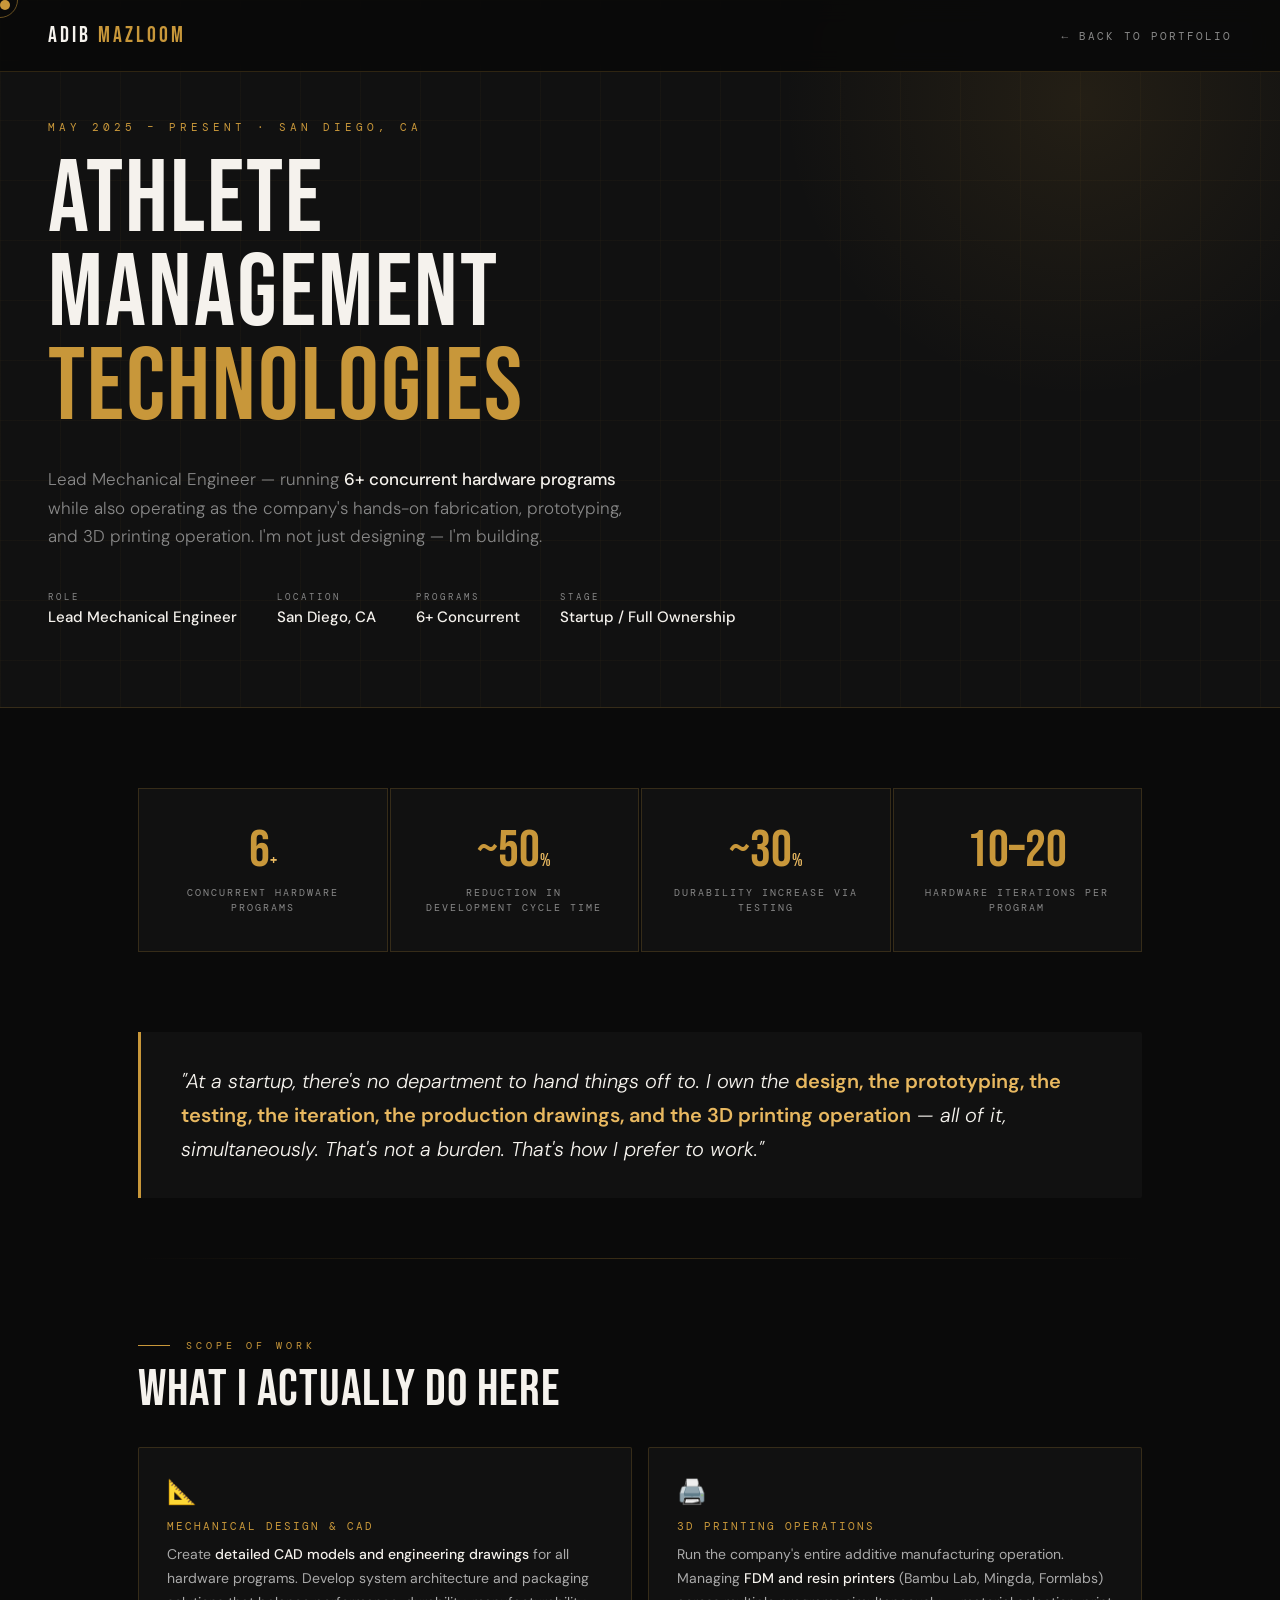
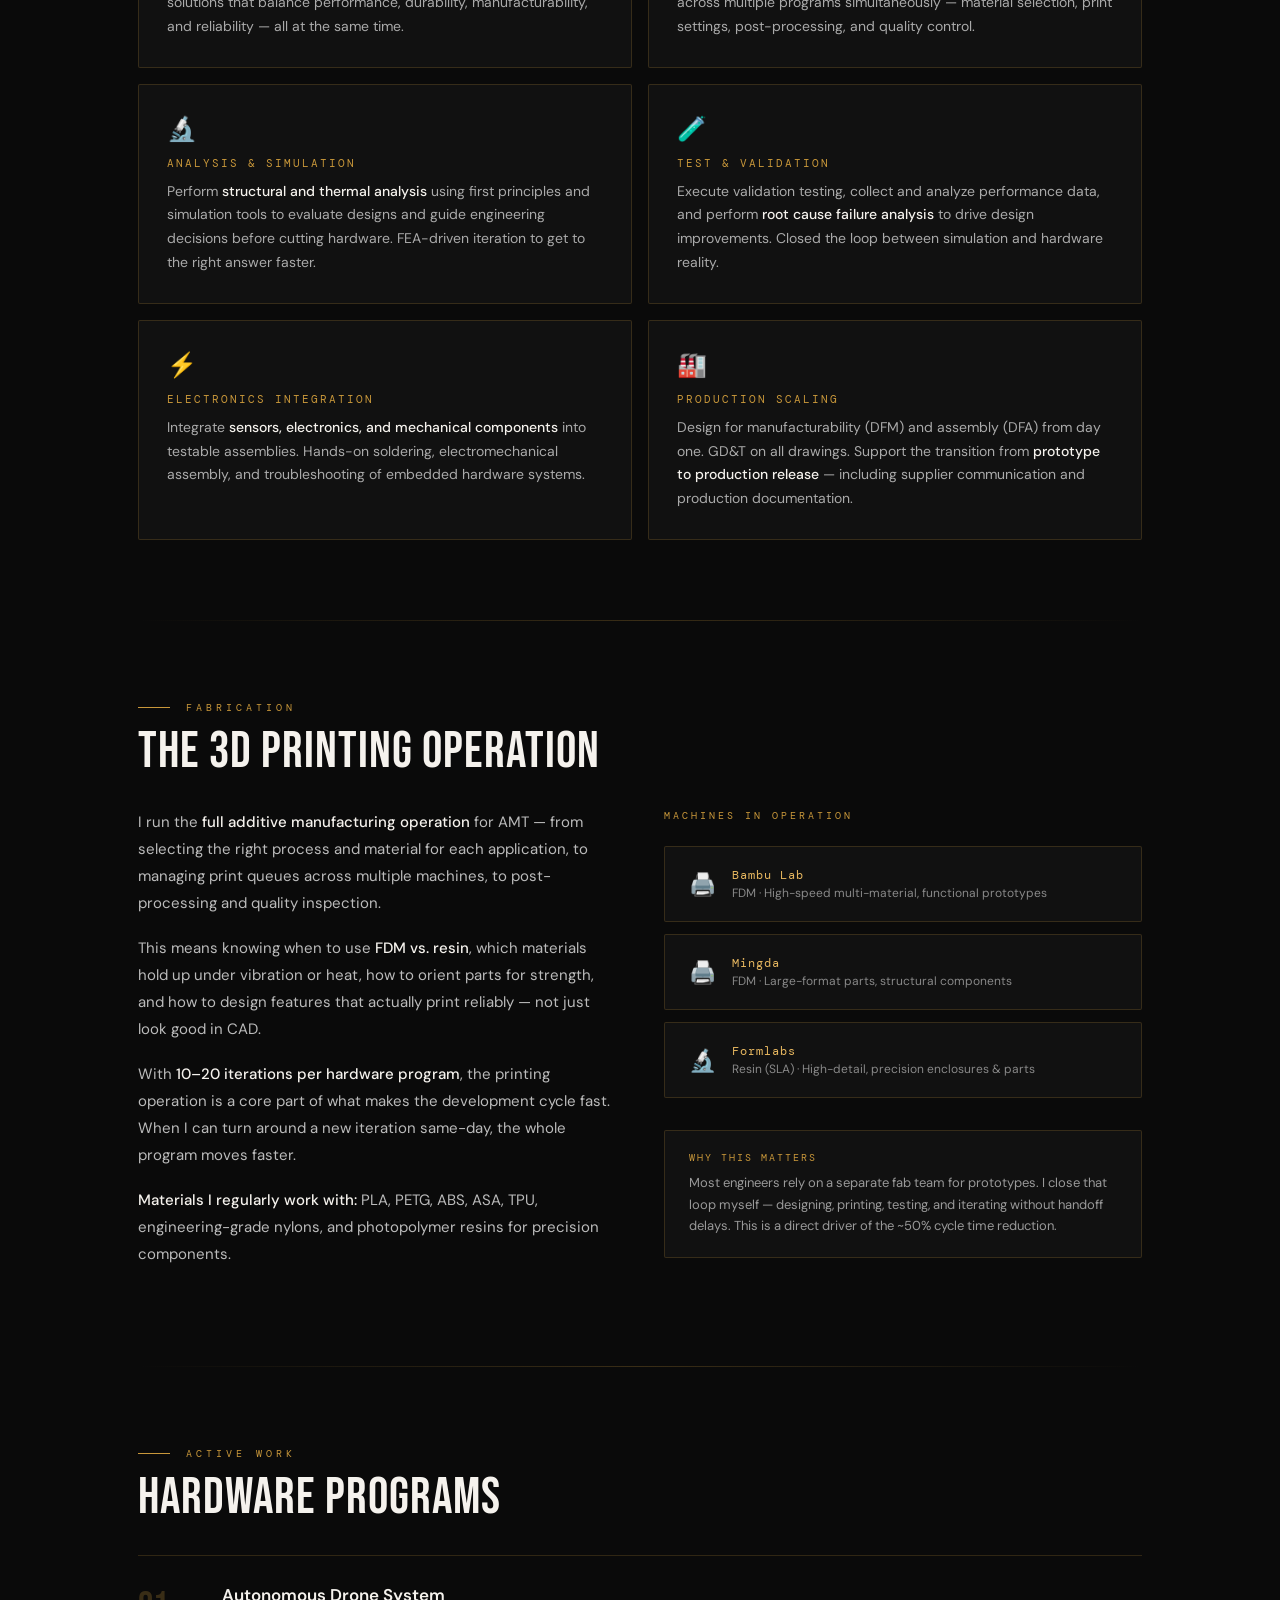
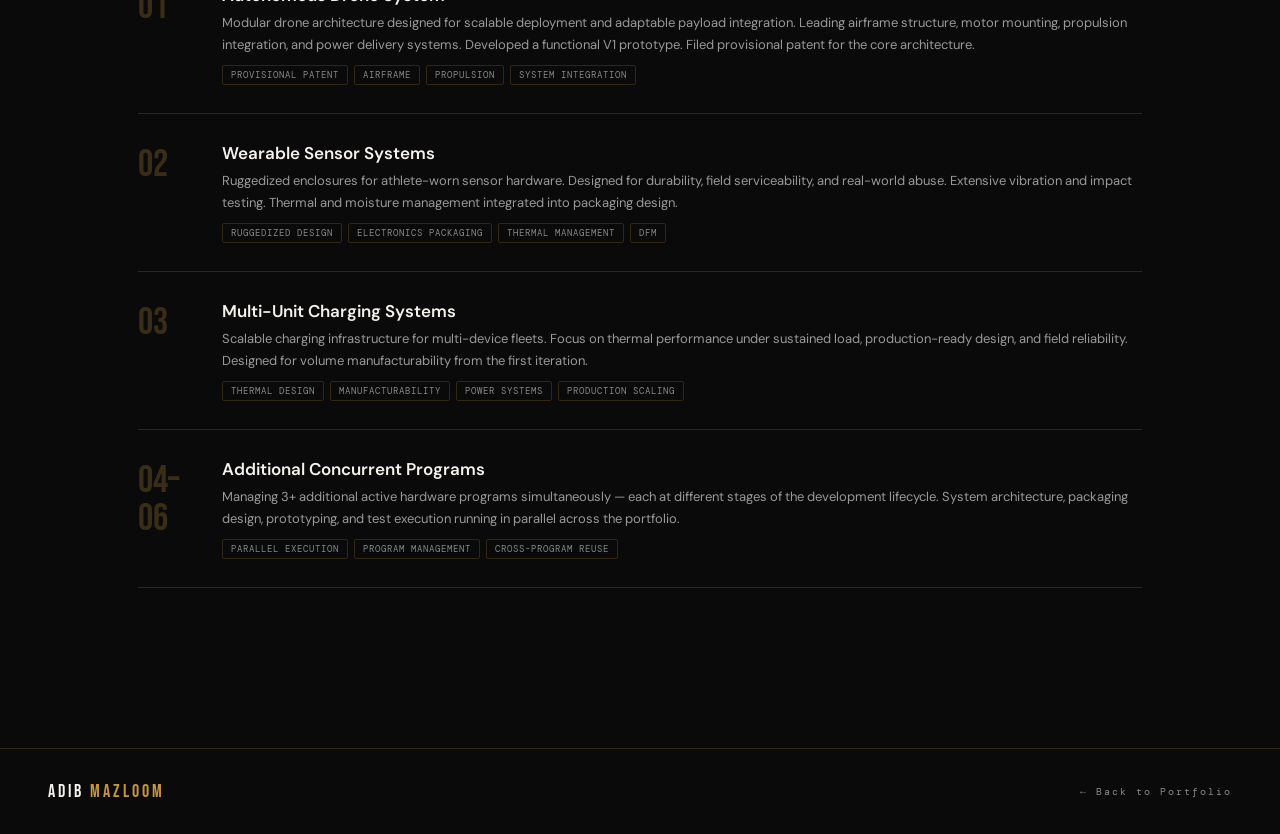
==== projects/amt.html @ fb3af4bf "AMT Page" ====
<!DOCTYPE html>
<html lang="en">
<head>
  <meta charset="UTF-8">
  <meta name="viewport" content="width=device-width, initial-scale=1.0">
  <title>AMT — Adib Mazloom</title>
  <link rel="preconnect" href="https://fonts.googleapis.com">
  <link href="https://fonts.googleapis.com/css2?family=Bebas+Neue&family=DM+Sans:wght@300;400;500;600&family=DM+Mono:wght@400;500&display=swap" rel="stylesheet">
  <style>
    :root {
      --gold: #C8973A;
      --gold-light: #E8B860;
      --dark: #0A0A0A;
      --dark2: #111111;
      --dark3: #181818;
      --white: #F5F2ED;
      --muted: #888;
      --line: rgba(200,151,58,0.2);
    }
    *, *::before, *::after { box-sizing: border-box; margin: 0; padding: 0; }
    html { scroll-behavior: smooth; }
    body {
      font-family: 'DM Sans', sans-serif;
      background: var(--dark);
      color: var(--white);
      overflow-x: hidden;
      cursor: none;
    }

    .cursor {
      width: 10px; height: 10px;
      border-radius: 50%;
      background: var(--gold);
      position: fixed; top: 0; left: 0;
      pointer-events: none; z-index: 9999;
    }
    .cursor-ring {
      width: 36px; height: 36px;
      border-radius: 50%;
      border: 1px solid var(--gold);
      position: fixed; top: 0; left: 0;
      pointer-events: none; z-index: 9998;
      transition: transform 0.4s ease; opacity: 0.5;
    }

    nav {
      position: fixed; top: 0; width: 100%;
      padding: 22px 48px;
      display: flex; align-items: center; justify-content: space-between;
      z-index: 100;
      background: rgba(10,10,10,0.95);
      backdrop-filter: blur(12px);
      border-bottom: 1px solid var(--line);
    }
    .nav-logo {
      font-family: 'Bebas Neue', sans-serif;
      font-size: 22px; letter-spacing: 3px;
      color: var(--white); text-decoration: none;
    }
    .nav-logo span { color: var(--gold); }
    .nav-back {
      font-family: 'DM Mono', monospace;
      font-size: 11px; letter-spacing: 2px; text-transform: uppercase;
      color: var(--muted); text-decoration: none;
      display: flex; align-items: center; gap: 8px;
      transition: color 0.3s;
    }
    .nav-back:hover { color: var(--gold); }

    /* HERO */
    .page-hero {
      min-height: 60vh;
      display: flex; flex-direction: column; justify-content: flex-end;
      padding: 120px 48px 80px;
      position: relative; overflow: hidden;
      background: var(--dark2);
      border-bottom: 1px solid var(--line);
    }
    .page-hero::before {
      content: '';
      position: absolute; inset: 0;
      background-image:
        linear-gradient(rgba(200,151,58,0.04) 1px, transparent 1px),
        linear-gradient(90deg, rgba(200,151,58,0.04) 1px, transparent 1px);
      background-size: 60px 60px;
    }
    .page-hero-glow {
      position: absolute;
      width: 600px; height: 600px;
      background: radial-gradient(circle, rgba(200,151,58,0.1) 0%, transparent 70%);
      top: -200px; right: -100px; border-radius: 50%;
    }
    .page-hero-content { position: relative; z-index: 1; max-width: 900px; }
    .page-eyebrow {
      font-family: 'DM Mono', monospace;
      font-size: 11px; letter-spacing: 4px; text-transform: uppercase;
      color: var(--gold); margin-bottom: 20px;
    }
    .page-title {
      font-family: 'Bebas Neue', sans-serif;
      font-size: clamp(52px, 8vw, 110px);
      line-height: 0.92; letter-spacing: 2px; color: var(--white);
    }
    .page-title span { color: var(--gold); }
    .page-subtitle {
      margin-top: 28px; font-size: 17px; font-weight: 300;
      color: var(--muted); max-width: 600px; line-height: 1.7;
    }
    .page-subtitle strong { color: var(--white); font-weight: 500; }
    .page-meta {
      display: flex; gap: 40px; margin-top: 40px; flex-wrap: wrap;
    }
    .meta-item {}
    .meta-label {
      font-family: 'DM Mono', monospace;
      font-size: 9px; letter-spacing: 3px; text-transform: uppercase;
      color: var(--muted); margin-bottom: 4px;
    }
    .meta-value { font-size: 15px; font-weight: 500; color: var(--white); }

    /* CONTENT */
    .page-content { max-width: 1100px; margin: 0 auto; padding: 80px 48px; }

    .content-section { margin-bottom: 80px; }
    .content-label {
      font-family: 'DM Mono', monospace;
      font-size: 10px; letter-spacing: 4px; text-transform: uppercase;
      color: var(--gold); margin-bottom: 12px;
      display: flex; align-items: center; gap: 16px;
    }
    .content-label::before { content: ''; width: 32px; height: 1px; background: var(--gold); }
    .content-title {
      font-family: 'Bebas Neue', sans-serif;
      font-size: clamp(32px, 4vw, 52px);
      letter-spacing: 1px; margin-bottom: 32px; line-height: 1;
    }

    /* IMPACT NUMBERS */
    .impact-grid {
      display: grid;
      grid-template-columns: repeat(4, 1fr);
      gap: 2px;
      margin-bottom: 80px;
    }
    .impact-card {
      background: var(--dark2);
      padding: 36px 28px;
      border: 1px solid var(--line);
      text-align: center;
      transition: border-color 0.3s;
    }
    .impact-card:hover { border-color: rgba(200,151,58,0.5); }
    .impact-num {
      font-family: 'Bebas Neue', sans-serif;
      font-size: 52px; color: var(--gold); line-height: 1;
    }
    .impact-unit { font-size: 18px; color: var(--gold-light); }
    .impact-label {
      font-family: 'DM Mono', monospace;
      font-size: 10px; letter-spacing: 2px; text-transform: uppercase;
      color: var(--muted); margin-top: 8px; line-height: 1.5;
    }

    /* ROLE LIST */
    .role-grid {
      display: grid;
      grid-template-columns: 1fr 1fr;
      gap: 16px;
    }
    .role-card {
      background: var(--dark2);
      border: 1px solid var(--line);
      border-radius: 2px;
      padding: 28px;
      transition: border-color 0.3s, transform 0.3s;
    }
    .role-card:hover {
      border-color: rgba(200,151,58,0.4);
      transform: translateY(-2px);
    }
    .role-icon { font-size: 24px; margin-bottom: 12px; }
    .role-title {
      font-family: 'DM Mono', monospace;
      font-size: 11px; letter-spacing: 2px; text-transform: uppercase;
      color: var(--gold); margin-bottom: 10px;
    }
    .role-desc { font-size: 14px; line-height: 1.7; color: #aaa; }
    .role-desc strong { color: var(--white); font-weight: 500; }

    /* 3D PRINTING SECTION */
    .printing-layout {
      display: grid;
      grid-template-columns: 1fr 1fr;
      gap: 48px;
      align-items: start;
    }
    .printing-copy p {
      font-size: 15px; line-height: 1.8; color: #bbb; margin-bottom: 18px;
    }
    .printing-copy p strong { color: var(--white); font-weight: 500; }
    .printer-list { display: flex; flex-direction: column; gap: 12px; }
    .printer-item {
      background: var(--dark2);
      border: 1px solid var(--line);
      border-radius: 2px;
      padding: 20px 24px;
      display: flex; align-items: center; gap: 16px;
      transition: border-color 0.3s, transform 0.3s;
    }
    .printer-item:hover {
      border-color: rgba(200,151,58,0.4);
      transform: translateX(4px);
    }
    .printer-icon { font-size: 22px; flex-shrink: 0; }
    .printer-name {
      font-family: 'DM Mono', monospace;
      font-size: 12px; letter-spacing: 1px; color: var(--gold-light);
      margin-bottom: 2px;
    }
    .printer-type { font-size: 12px; color: var(--muted); }

    /* PROGRAMS */
    .programs-list { display: flex; flex-direction: column; gap: 0; }
    .program-item {
      display: grid;
      grid-template-columns: 60px 1fr;
      gap: 24px;
      padding: 28px 0;
      border-bottom: 1px solid var(--line);
      align-items: start;
    }
    .program-item:first-child { border-top: 1px solid var(--line); }
    .program-num {
      font-family: 'Bebas Neue', sans-serif;
      font-size: 38px; color: rgba(200,151,58,0.25); line-height: 1; padding-top: 4px;
    }
    .program-name {
      font-size: 17px; font-weight: 600; color: var(--white); margin-bottom: 6px;
    }
    .program-desc { font-size: 13px; line-height: 1.65; color: #999; }
    .program-tags { display: flex; flex-wrap: wrap; gap: 6px; margin-top: 10px; }
    .program-tag {
      font-family: 'DM Mono', monospace;
      font-size: 9px; letter-spacing: 1px; text-transform: uppercase;
      padding: 3px 8px; border: 1px solid var(--line); color: var(--muted); border-radius: 2px;
    }

    /* QUOTE BLOCK */
    .quote-block {
      background: var(--dark2);
      border-left: 3px solid var(--gold);
      padding: 32px 40px;
      margin: 60px 0;
      border-radius: 0 2px 2px 0;
    }
    .quote-text {
      font-size: 20px; font-weight: 300; line-height: 1.7;
      color: var(--white); font-style: italic;
    }
    .quote-text strong { font-weight: 600; font-style: normal; color: var(--gold-light); }

    /* FOOTER */
    footer {
      padding: 32px 48px; background: var(--dark);
      border-top: 1px solid var(--line);
      display: flex; align-items: center; justify-content: space-between;
    }
    .footer-logo { font-family: 'Bebas Neue', sans-serif; font-size: 18px; letter-spacing: 3px; color: var(--white); }
    .footer-logo span { color: var(--gold); }
    .footer-back {
      font-family: 'DM Mono', monospace; font-size: 10px; letter-spacing: 2px;
      color: var(--muted); text-decoration: none; transition: color 0.3s;
    }
    .footer-back:hover { color: var(--gold); }

    /* REVEAL */
    .reveal { opacity: 0; transform: translateY(30px); transition: opacity 0.7s ease, transform 0.7s ease; }
    .reveal.visible { opacity: 1; transform: translateY(0); }

    /* SECTION DIVIDER */
    .section-divider { width: 100%; height: 1px; background: linear-gradient(90deg, transparent, var(--gold), transparent); opacity: 0.25; }

    @media (max-width: 900px) {
      .page-hero { padding: 100px 24px 60px; }
      .page-content { padding: 60px 24px; }
      nav { padding: 20px 24px; }
      .impact-grid { grid-template-columns: repeat(2, 1fr); }
      .role-grid { grid-template-columns: 1fr; }
      .printing-layout { grid-template-columns: 1fr; }
      footer { padding: 24px; }
    }
  </style>
</head>
<body>

  <div class="cursor" id="cursor"></div>
  <div class="cursor-ring" id="cursorRing"></div>

  <nav>
    <a class="nav-logo" href="../index.html">ADIB <span>MAZLOOM</span></a>
    <a class="nav-back" href="../index.html">← Back to Portfolio</a>
  </nav>

  <!-- PAGE HERO -->
  <div class="page-hero">
    <div class="page-hero-glow"></div>
    <div class="page-hero-content">
      <div class="page-eyebrow">May 2025 – Present · San Diego, CA</div>
      <div class="page-title">ATHLETE<br>MANAGEMENT<br><span>TECHNOLOGIES</span></div>
      <p class="page-subtitle">
        Lead Mechanical Engineer — running <strong>6+ concurrent hardware programs</strong> 
        while also operating as the company's hands-on fabrication, prototyping, and 3D printing 
        operation. I'm not just designing — I'm building.
      </p>
      <div class="page-meta">
        <div class="meta-item">
          <div class="meta-label">Role</div>
          <div class="meta-value">Lead Mechanical Engineer</div>
        </div>
        <div class="meta-item">
          <div class="meta-label">Location</div>
          <div class="meta-value">San Diego, CA</div>
        </div>
        <div class="meta-item">
          <div class="meta-label">Programs</div>
          <div class="meta-value">6+ Concurrent</div>
        </div>
        <div class="meta-item">
          <div class="meta-label">Stage</div>
          <div class="meta-value">Startup / Full Ownership</div>
        </div>
      </div>
    </div>
  </div>

  <!-- IMPACT -->
  <div class="page-content">

    <div class="impact-grid reveal">
      <div class="impact-card">
        <div class="impact-num">6<span class="impact-unit">+</span></div>
        <div class="impact-label">Concurrent Hardware Programs</div>
      </div>
      <div class="impact-card">
        <div class="impact-num">~50<span class="impact-unit">%</span></div>
        <div class="impact-label">Reduction in Development Cycle Time</div>
      </div>
      <div class="impact-card">
        <div class="impact-num">~30<span class="impact-unit">%</span></div>
        <div class="impact-label">Durability Increase via Testing</div>
      </div>
      <div class="impact-card">
        <div class="impact-num">10–20</div>
        <div class="impact-label">Hardware Iterations Per Program</div>
      </div>
    </div>

    <div class="quote-block reveal">
      <div class="quote-text">
        "At a startup, there's no department to hand things off to. 
        I own the <strong>design, the prototyping, the testing, the iteration, 
        the production drawings, and the 3D printing operation</strong> — 
        all of it, simultaneously. That's not a burden. That's how I prefer to work."
      </div>
    </div>

    <div class="section-divider" style="margin-bottom: 80px;"></div>

    <!-- WHAT I DO -->
    <div class="content-section reveal">
      <div class="content-label">Scope of Work</div>
      <div class="content-title">WHAT I ACTUALLY DO HERE</div>
      <div class="role-grid">
        <div class="role-card">
          <div class="role-icon">📐</div>
          <div class="role-title">Mechanical Design & CAD</div>
          <div class="role-desc">
            Create <strong>detailed CAD models and engineering drawings</strong> for all hardware programs. 
            Develop system architecture and packaging solutions that balance performance, durability, 
            manufacturability, and reliability — all at the same time.
          </div>
        </div>
        <div class="role-card">
          <div class="role-icon">🖨️</div>
          <div class="role-title">3D Printing Operations</div>
          <div class="role-desc">
            Run the company's entire additive manufacturing operation. Managing <strong>FDM and resin 
            printers</strong> (Bambu Lab, Mingda, Formlabs) across multiple programs simultaneously — 
            material selection, print settings, post-processing, and quality control.
          </div>
        </div>
        <div class="role-card">
          <div class="role-icon">🔬</div>
          <div class="role-title">Analysis & Simulation</div>
          <div class="role-desc">
            Perform <strong>structural and thermal analysis</strong> using first principles and simulation 
            tools to evaluate designs and guide engineering decisions before cutting hardware. 
            FEA-driven iteration to get to the right answer faster.
          </div>
        </div>
        <div class="role-card">
          <div class="role-icon">🧪</div>
          <div class="role-title">Test & Validation</div>
          <div class="role-desc">
            Execute validation testing, collect and analyze performance data, and perform 
            <strong>root cause failure analysis</strong> to drive design improvements. 
            Closed the loop between simulation and hardware reality.
          </div>
        </div>
        <div class="role-card">
          <div class="role-icon">⚡</div>
          <div class="role-title">Electronics Integration</div>
          <div class="role-desc">
            Integrate <strong>sensors, electronics, and mechanical components</strong> into testable 
            assemblies. Hands-on soldering, electromechanical assembly, and troubleshooting 
            of embedded hardware systems.
          </div>
        </div>
        <div class="role-card">
          <div class="role-icon">🏭</div>
          <div class="role-title">Production Scaling</div>
          <div class="role-desc">
            Design for manufacturability (DFM) and assembly (DFA) from day one. GD&T on all 
            drawings. Support the transition from <strong>prototype to production release</strong> — 
            including supplier communication and production documentation.
          </div>
        </div>
      </div>
    </div>

    <div class="section-divider" style="margin: 0 0 80px;"></div>

    <!-- 3D PRINTING DEEP DIVE -->
    <div class="content-section reveal">
      <div class="content-label">Fabrication</div>
      <div class="content-title">THE 3D PRINTING OPERATION</div>
      <div class="printing-layout">
        <div class="printing-copy">
          <p>
            I run the <strong>full additive manufacturing operation</strong> for AMT — from selecting 
            the right process and material for each application, to managing print queues across 
            multiple machines, to post-processing and quality inspection.
          </p>
          <p>
            This means knowing when to use <strong>FDM vs. resin</strong>, which materials hold up 
            under vibration or heat, how to orient parts for strength, and how to design 
            features that actually print reliably — not just look good in CAD.
          </p>
          <p>
            With <strong>10–20 iterations per hardware program</strong>, the printing operation 
            is a core part of what makes the development cycle fast. When I can turn around 
            a new iteration same-day, the whole program moves faster.
          </p>
          <p>
            <strong>Materials I regularly work with:</strong> PLA, PETG, ABS, ASA, TPU, 
            engineering-grade nylons, and photopolymer resins for precision components.
          </p>
        </div>
        <div class="printer-list">
          <div style="font-family:'DM Mono',monospace;font-size:10px;letter-spacing:3px;color:var(--gold);margin-bottom:12px;text-transform:uppercase;">Machines in Operation</div>
          <div class="printer-item">
            <div class="printer-icon">🖨️</div>
            <div>
              <div class="printer-name">Bambu Lab</div>
              <div class="printer-type">FDM · High-speed multi-material, functional prototypes</div>
            </div>
          </div>
          <div class="printer-item">
            <div class="printer-icon">🖨️</div>
            <div>
              <div class="printer-name">Mingda</div>
              <div class="printer-type">FDM · Large-format parts, structural components</div>
            </div>
          </div>
          <div class="printer-item">
            <div class="printer-icon">🔬</div>
            <div>
              <div class="printer-name">Formlabs</div>
              <div class="printer-type">Resin (SLA) · High-detail, precision enclosures & parts</div>
            </div>
          </div>
          <div style="margin-top:20px;padding:20px 24px;background:var(--dark2);border:1px solid var(--line);border-radius:2px;">
            <div style="font-family:'DM Mono',monospace;font-size:10px;letter-spacing:2px;color:var(--gold);margin-bottom:8px;text-transform:uppercase;">Why this matters</div>
            <div style="font-size:13px;color:#999;line-height:1.65;">
              Most engineers rely on a separate fab team for prototypes. I close that loop myself — 
              designing, printing, testing, and iterating without handoff delays. 
              This is a direct driver of the ~50% cycle time reduction.
            </div>
          </div>
        </div>
      </div>
    </div>

    <div class="section-divider" style="margin: 0 0 80px;"></div>

    <!-- PROGRAMS -->
    <div class="content-section reveal">
      <div class="content-label">Active Work</div>
      <div class="content-title">HARDWARE PROGRAMS</div>
      <div class="programs-list">
        <div class="program-item">
          <div class="program-num">01</div>
          <div>
            <div class="program-name">Autonomous Drone System</div>
            <div class="program-desc">
              Modular drone architecture designed for scalable deployment and adaptable payload integration. 
              Leading airframe structure, motor mounting, propulsion integration, and power delivery systems. 
              Developed a functional V1 prototype. Filed provisional patent for the core architecture.
            </div>
            <div class="program-tags">
              <span class="program-tag">Provisional Patent</span>
              <span class="program-tag">Airframe</span>
              <span class="program-tag">Propulsion</span>
              <span class="program-tag">System Integration</span>
            </div>
          </div>
        </div>
        <div class="program-item">
          <div class="program-num">02</div>
          <div>
            <div class="program-name">Wearable Sensor Systems</div>
            <div class="program-desc">
              Ruggedized enclosures for athlete-worn sensor hardware. Designed for durability, 
              field serviceability, and real-world abuse. Extensive vibration and impact testing. 
              Thermal and moisture management integrated into packaging design.
            </div>
            <div class="program-tags">
              <span class="program-tag">Ruggedized Design</span>
              <span class="program-tag">Electronics Packaging</span>
              <span class="program-tag">Thermal Management</span>
              <span class="program-tag">DFM</span>
            </div>
          </div>
        </div>
        <div class="program-item">
          <div class="program-num">03</div>
          <div>
            <div class="program-name">Multi-Unit Charging Systems</div>
            <div class="program-desc">
              Scalable charging infrastructure for multi-device fleets. Focus on thermal 
              performance under sustained load, production-ready design, and field reliability. 
              Designed for volume manufacturability from the first iteration.
            </div>
            <div class="program-tags">
              <span class="program-tag">Thermal Design</span>
              <span class="program-tag">Manufacturability</span>
              <span class="program-tag">Power Systems</span>
              <span class="program-tag">Production Scaling</span>
            </div>
          </div>
        </div>
        <div class="program-item">
          <div class="program-num">04–06</div>
          <div>
            <div class="program-name">Additional Concurrent Programs</div>
            <div class="program-desc">
              Managing 3+ additional active hardware programs simultaneously — each at different 
              stages of the development lifecycle. System architecture, packaging design, 
              prototyping, and test execution running in parallel across the portfolio.
            </div>
            <div class="program-tags">
              <span class="program-tag">Parallel Execution</span>
              <span class="program-tag">Program Management</span>
              <span class="program-tag">Cross-Program Reuse</span>
            </div>
          </div>
        </div>
      </div>
    </div>

  </div><!-- end page-content -->

  <footer>
    <div class="footer-logo">ADIB <span>MAZLOOM</span></div>
    <a class="footer-back" href="../index.html">← Back to Portfolio</a>
  </footer>

  <script>
    const cursor = document.getElementById('cursor');
    const ring = document.getElementById('cursorRing');
    let mx = 0, my = 0, rx = 0, ry = 0;
    document.addEventListener('mousemove', e => {
      mx = e.clientX; my = e.clientY;
      cursor.style.transform = `translate(${mx - 5}px, ${my - 5}px)`;
    });
    function animateRing() {
      rx += (mx - rx) * 0.12; ry += (my - ry) * 0.12;
      ring.style.transform = `translate(${rx - 18}px, ${ry - 18}px)`;
      requestAnimationFrame(animateRing);
    }
    animateRing();

    const observer = new IntersectionObserver(entries => {
      entries.forEach(e => { if (e.isIntersecting) e.target.classList.add('visible'); });
    }, { threshold: 0.1 });
    document.querySelectorAll('.reveal').forEach(el => observer.observe(el));
  </script>
</body>
</html>
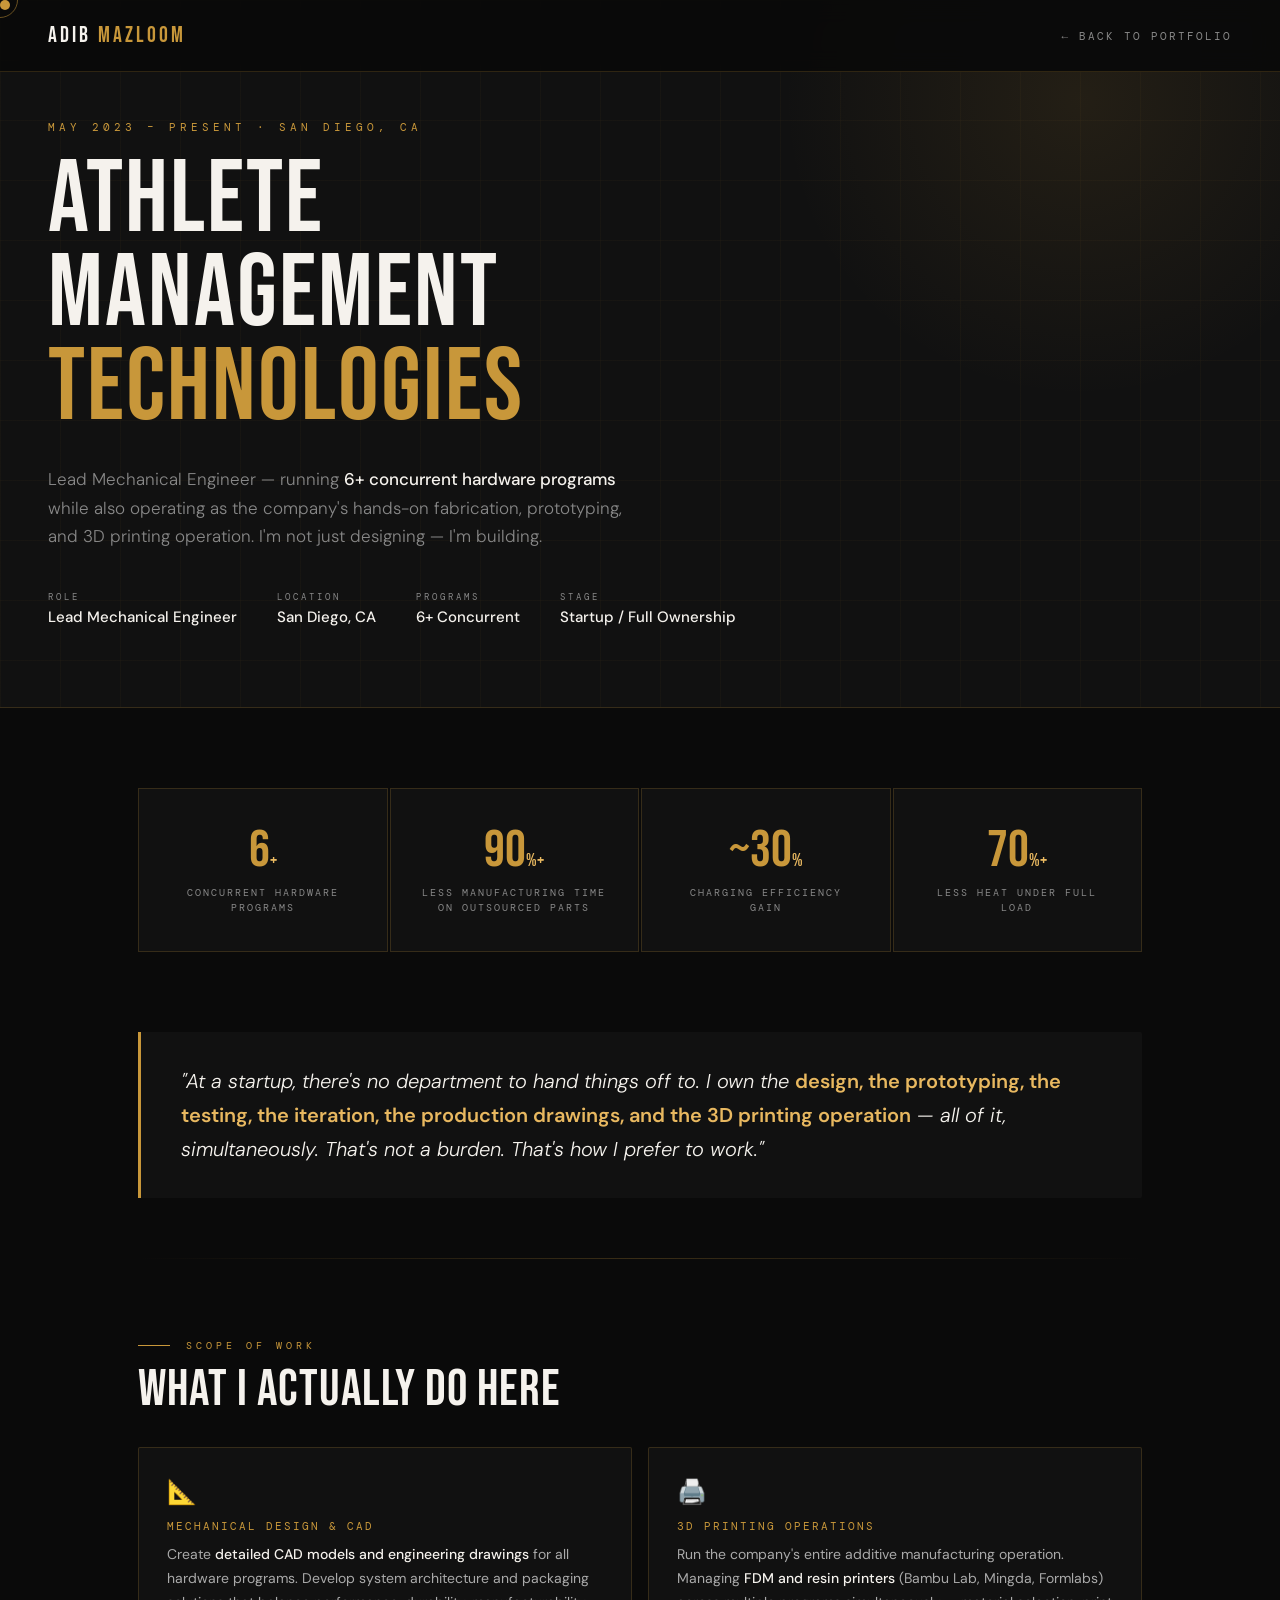
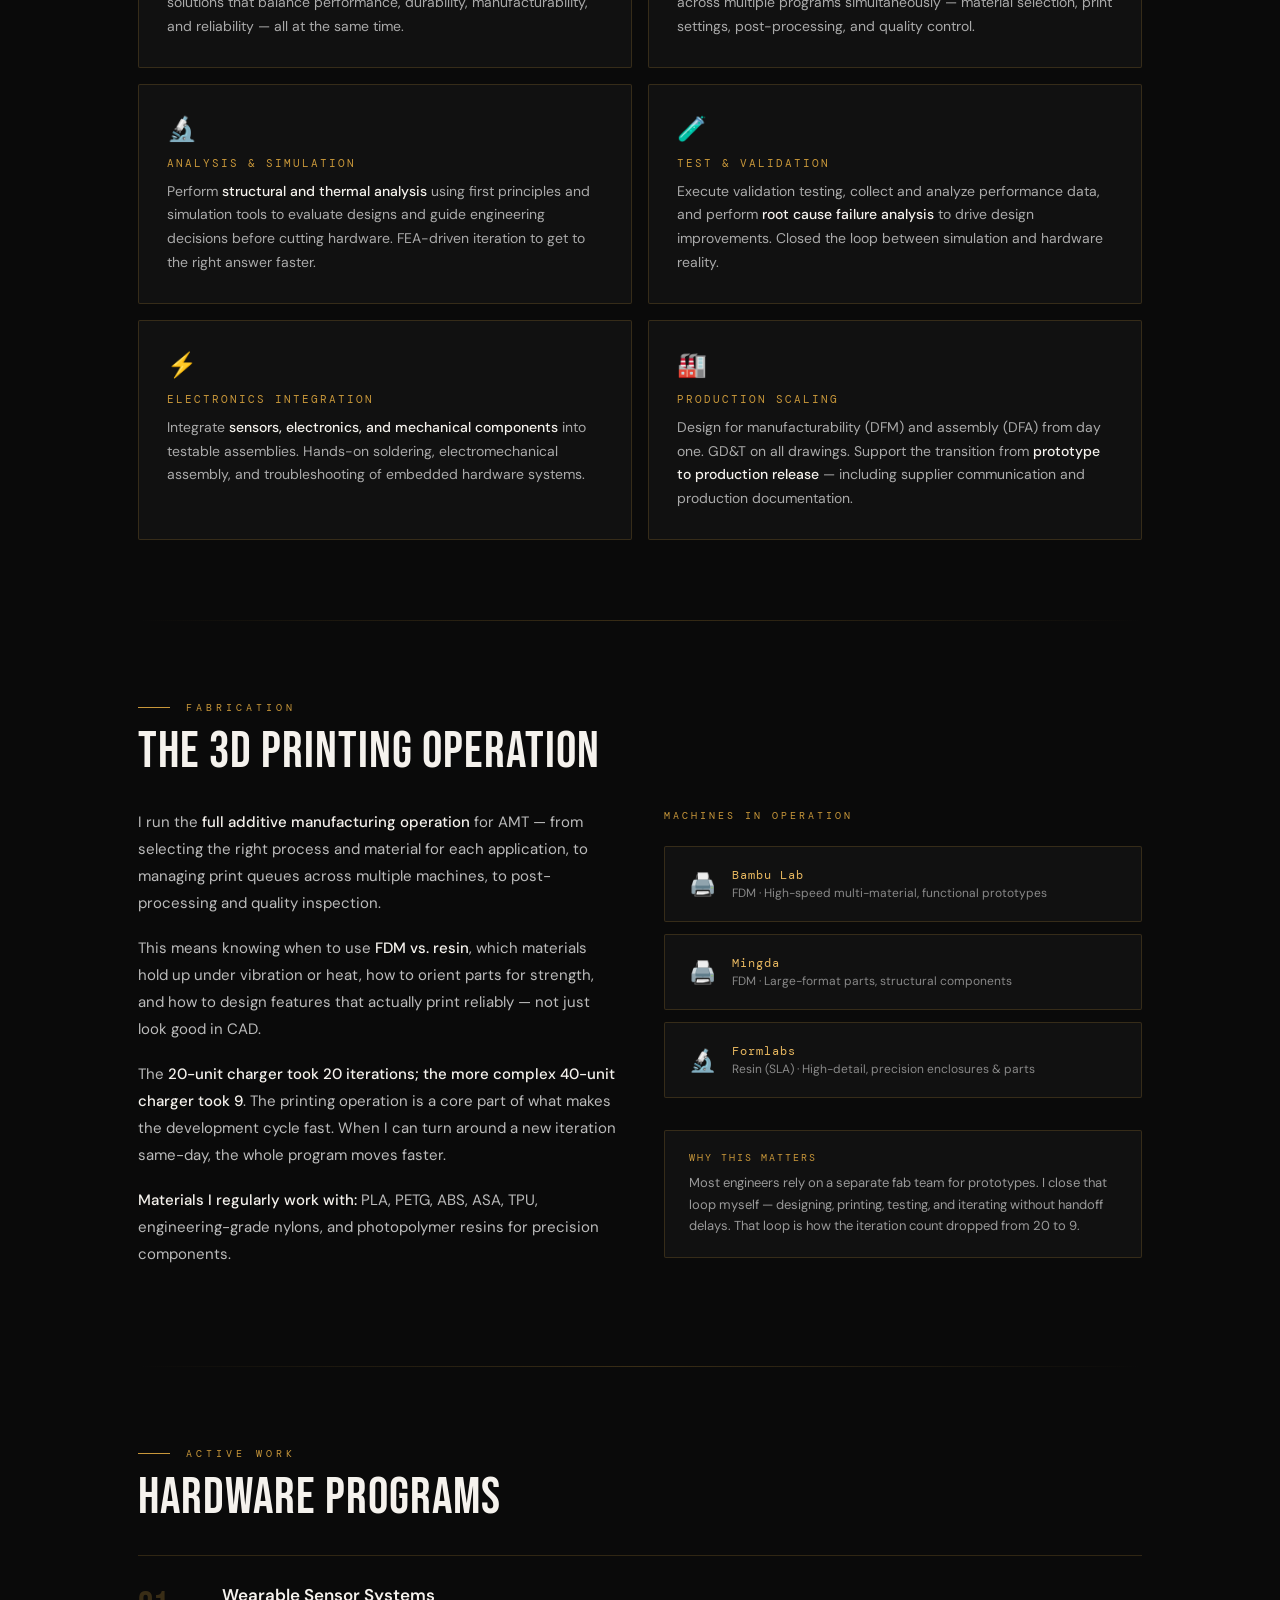
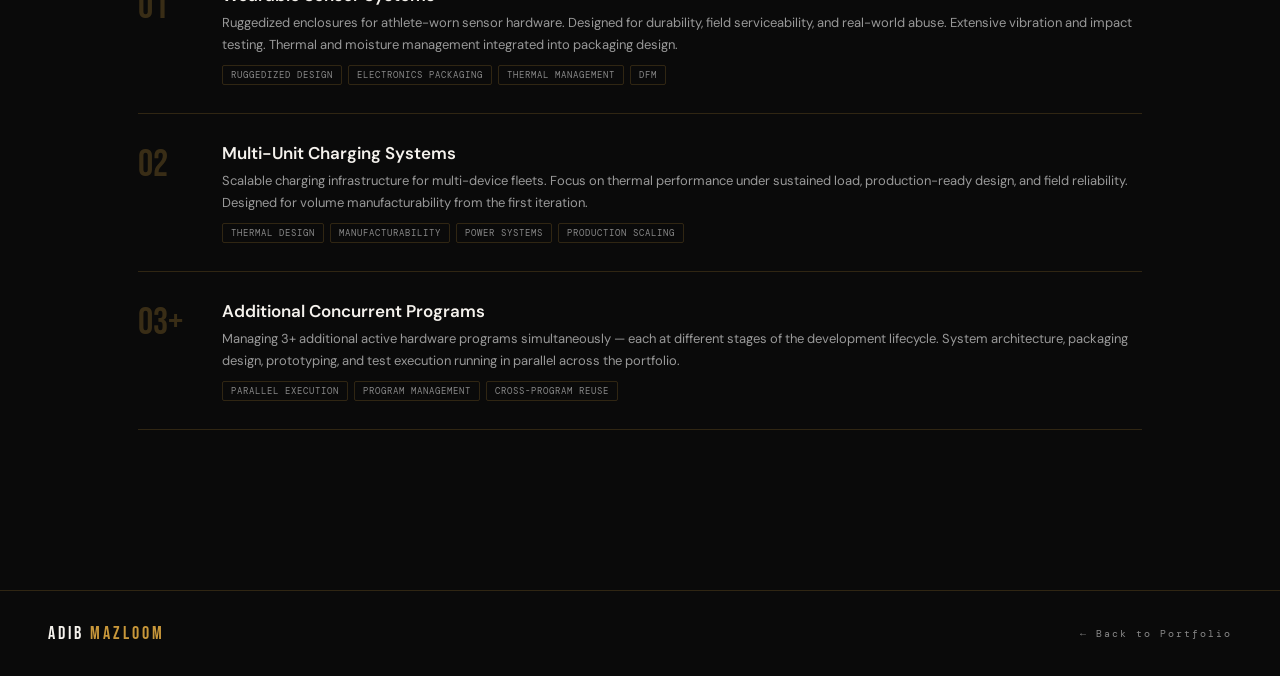
==== commit 6c50a78e: "Sync site with updated resume and add SolidWorks studies page - Fix AMT start date (May 2023) and re" ====
--- a/projects/amt.html
+++ b/projects/amt.html
@@ -4,6 +4,16 @@
   <meta charset="UTF-8">
   <meta name="viewport" content="width=device-width, initial-scale=1.0">
   <title>AMT — Adib Mazloom</title>
+  <meta name="description" content="Inside the Lead Mechanical Engineer role at Athlete Management Technologies — 6+ concurrent hardware programs, a rapid prototyping operation, and production releases. By Adib Mazloom.">
+  <link rel="canonical" href="https://adibmazloom.com/projects/amt.html">
+  <meta name="theme-color" content="#0A0A0A">
+  <link rel="icon" type="image/svg+xml" href="../assets/favicon.svg">
+  <meta property="og:type" content="article">
+  <meta property="og:title" content="Athlete Management Technologies — Program Breakdown">
+  <meta property="og:description" content="6+ concurrent hardware programs from concept to production release. Lead Mechanical Engineer role breakdown by Adib Mazloom.">
+  <meta property="og:url" content="https://adibmazloom.com/projects/amt.html">
+  <meta property="og:image" content="https://adibmazloom.com/assets/og-image.png">
+  <meta name="twitter:card" content="summary_large_image">
   <link rel="preconnect" href="https://fonts.googleapis.com">
   <link href="https://fonts.googleapis.com/css2?family=Bebas+Neue&family=DM+Sans:wght@300;400;500;600&family=DM+Mono:wght@400;500&display=swap" rel="stylesheet">
   <style>
@@ -305,7 +315,7 @@
   <div class="page-hero">
     <div class="page-hero-glow"></div>
     <div class="page-hero-content">
-      <div class="page-eyebrow">May 2025 – Present · San Diego, CA</div>
+      <div class="page-eyebrow">May 2023 – Present · San Diego, CA</div>
       <div class="page-title">ATHLETE<br>MANAGEMENT<br><span>TECHNOLOGIES</span></div>
       <p class="page-subtitle">
         Lead Mechanical Engineer — running <strong>6+ concurrent hardware programs</strong> 
@@ -342,16 +352,16 @@
         <div class="impact-label">Concurrent Hardware Programs</div>
       </div>
       <div class="impact-card">
-        <div class="impact-num">~50<span class="impact-unit">%</span></div>
-        <div class="impact-label">Reduction in Development Cycle Time</div>
+        <div class="impact-num">90<span class="impact-unit">%+</span></div>
+        <div class="impact-label">Less Manufacturing Time on Outsourced Parts</div>
       </div>
       <div class="impact-card">
         <div class="impact-num">~30<span class="impact-unit">%</span></div>
-        <div class="impact-label">Durability Increase via Testing</div>
+        <div class="impact-label">Charging Efficiency Gain</div>
       </div>
       <div class="impact-card">
-        <div class="impact-num">10–20</div>
-        <div class="impact-label">Hardware Iterations Per Program</div>
+        <div class="impact-num">70<span class="impact-unit">%+</span></div>
+        <div class="impact-label">Less Heat Under Full Load</div>
       </div>
     </div>
 
@@ -447,8 +457,8 @@
             features that actually print reliably — not just look good in CAD.
           </p>
           <p>
-            With <strong>10–20 iterations per hardware program</strong>, the printing operation 
-            is a core part of what makes the development cycle fast. When I can turn around 
+            The <strong>20-unit charger took 20 iterations; the more complex 40-unit charger took 9</strong>. 
+            The printing operation is a core part of what makes the development cycle fast. When I can turn around 
             a new iteration same-day, the whole program moves faster.
           </p>
           <p>
@@ -484,7 +494,7 @@
             <div style="font-size:13px;color:#999;line-height:1.65;">
               Most engineers rely on a separate fab team for prototypes. I close that loop myself — 
               designing, printing, testing, and iterating without handoff delays. 
-              This is a direct driver of the ~50% cycle time reduction.
+              That loop is how the iteration count dropped from 20 to 9.
             </div>
           </div>
         </div>
@@ -501,23 +511,6 @@
         <div class="program-item">
           <div class="program-num">01</div>
           <div>
-            <div class="program-name">Autonomous Drone System</div>
-            <div class="program-desc">
-              Modular drone architecture designed for scalable deployment and adaptable payload integration. 
-              Leading airframe structure, motor mounting, propulsion integration, and power delivery systems. 
-              Developed a functional V1 prototype. Filed provisional patent for the core architecture.
-            </div>
-            <div class="program-tags">
-              <span class="program-tag">Provisional Patent</span>
-              <span class="program-tag">Airframe</span>
-              <span class="program-tag">Propulsion</span>
-              <span class="program-tag">System Integration</span>
-            </div>
-          </div>
-        </div>
-        <div class="program-item">
-          <div class="program-num">02</div>
-          <div>
             <div class="program-name">Wearable Sensor Systems</div>
             <div class="program-desc">
               Ruggedized enclosures for athlete-worn sensor hardware. Designed for durability, 
@@ -533,7 +526,7 @@
           </div>
         </div>
         <div class="program-item">
-          <div class="program-num">03</div>
+          <div class="program-num">02</div>
           <div>
             <div class="program-name">Multi-Unit Charging Systems</div>
             <div class="program-desc">
@@ -550,7 +543,7 @@
           </div>
         </div>
         <div class="program-item">
-          <div class="program-num">04–06</div>
+          <div class="program-num">03+</div>
           <div>
             <div class="program-name">Additional Concurrent Programs</div>
             <div class="program-desc">
